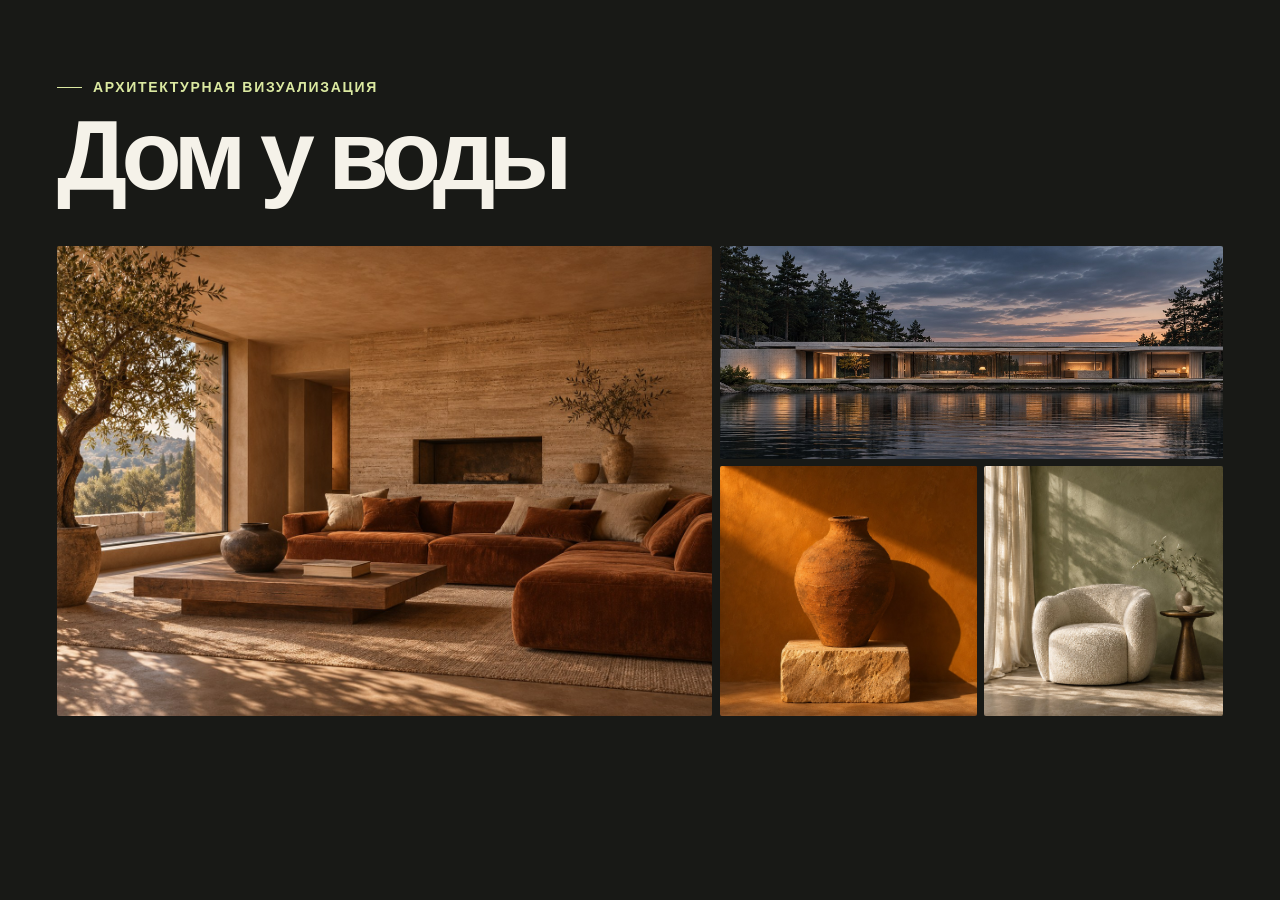
==== index.html @ 682b75c0 "Publish IVU VIS project page" ====
<!doctype html>
<html lang="ru">
<head>
  <meta charset="utf-8">
  <meta name="viewport" content="width=device-width, initial-scale=1">
  <meta name="theme-color" content="#181916">
  <meta name="description" content="Дом у воды. Архитектурная визуализация в четырёх кадрах.">
  <title>Дом у воды</title>
  <link rel="stylesheet" href="gallery.css">
  <script src="gallery.js" defer></script>
</head>
<body>
  <main class="project">
    <header class="project-heading">
      <p class="project-type">Архитектурная визуализация</p>
      <h1>Дом у воды</h1>
    </header>

    <section class="mosaic" aria-label="Визуализации проекта">
      <button class="tile tile-living" type="button" aria-label="Открыть визуализацию гостиной">
        <img src="assets/living-room.jpg" width="1448" height="1086" alt="Гостиная с терракотовым диваном и панорамным окном.">
      </button>
      <button class="tile tile-exterior" type="button" aria-label="Открыть визуализацию фасада">
        <img src="assets/water-house.jpg" width="1983" height="793" alt="Стеклянный фасад дома и его отражение в воде в сумерках.">
      </button>
      <button class="tile tile-ceramic" type="button" aria-label="Открыть визуализацию с керамикой">
        <img src="assets/ceramic-study.jpg" width="1254" height="1254" alt="Терракотовая ваза на каменном постаменте в косом солнечном свете.">
      </button>
      <button class="tile tile-chair" type="button" aria-label="Открыть визуализацию кресла">
        <img src="assets/soft-light.jpg" width="1122" height="1402" alt="Светлое кресло у льняной шторы.">
      </button>
    </section>
  </main>

  <dialog class="viewer" aria-label="Просмотр визуализаций">
    <button class="viewer-control viewer-close" type="button" aria-label="Закрыть просмотр" autofocus></button>
    <button class="viewer-control viewer-previous" type="button" aria-label="Предыдущий кадр"></button>
    <figure class="viewer-stage">
      <img class="viewer-image" alt="">
    </figure>
    <button class="viewer-control viewer-next" type="button" aria-label="Следующий кадр"></button>
    <span class="sr-only viewer-announcement" aria-live="polite"></span>
  </dialog>
</body>
</html>
---- gallery.css ----
:root {
  color-scheme: dark;
  --background: #181916;
  --text: #f5f2e9;
  --accent: #dbe9a1;
  font-family: "Segoe UI Variable Text", "Segoe UI", Arial, sans-serif;
  color: var(--text);
  background: var(--background);
}

*, *::before, *::after { box-sizing: border-box; }
body { margin: 0; }

.project {
  width: min(1440px, calc(100% - 2 * clamp(16px, 4.45vw, 72px)));
  margin-inline: auto;
  padding-bottom: clamp(18px, 5vw, 64px);
}

.project-heading { padding-block: clamp(28px, 6.2vw, 84px) clamp(20px, 3.2vw, 42px); }

.project-type {
  display: flex;
  align-items: center;
  gap: 11px;
  margin: 0 0 12px;
  color: var(--accent);
  font-size: .875rem;
  font-weight: 600;
  letter-spacing: .12em;
  text-transform: uppercase;
}

.project-type::before { width: 25px; height: 1px; background: currentColor; content: ""; }

h1 {
  margin: 0;
  font-family: "Segoe UI Variable Display", "Segoe UI", Arial, sans-serif;
  font-size: clamp(2.8rem, 7.7vw, 7rem);
  font-weight: 550;
  letter-spacing: -.07em;
  line-height: .99;
}

.mosaic {
  display: grid;
  grid-template-columns: minmax(0, 1.4fr) minmax(0, .55fr) minmax(0, .51fr);
  grid-template-rows: minmax(0, .46fr) minmax(0, .54fr);
  grid-template-areas:
    "living exterior exterior"
    "living ceramic chair";
  aspect-ratio: 2.48;
  gap: clamp(4px, .56vw, 8px);
}

.tile {
  position: relative;
  display: block;
  min-height: 0;
  overflow: hidden;
  padding: 0;
  border: none;
  border-radius: 2px;
  background: #292a23;
  cursor: zoom-in;
}

.tile img {
  position: absolute;
  inset: 0;
  display: block;
  width: 100%;
  height: 100%;
  object-fit: cover;
  transition: transform 330ms ease;
}

.tile:hover img { transform: scale(1.025); }
.tile:focus-visible { outline: 2px solid var(--accent); outline-offset: 3px; z-index: 1; }

.tile-living { grid-area: living; }
.tile-exterior { grid-area: exterior; }
.tile-ceramic { grid-area: ceramic; }
.tile-chair { grid-area: chair; }
.tile-chair img { object-position: center 65%; }

html:has(.viewer[open]) { overflow: hidden; }

.viewer {
  --control-size: 48px;
  --control-inset: clamp(10px, 3vw, 45px);
  position: fixed;
  inset: 0;
  width: 100%;
  height: 100%;
  max-width: none;
  max-height: none;
  margin: 0;
  overflow: hidden;
  padding: 0;
  border: 0;
  background: #10110f;
  color: var(--text);
}

.viewer[open] { display: block; }
.viewer::backdrop { background: #10110f; }

.viewer-stage {
  display: block;
  width: 100%;
  height: 100%;
  margin: 0;
  padding: 64px calc(var(--control-size) + var(--control-inset) + 12px);
}

.viewer-image {
  display: block;
  width: 100%;
  height: 100%;
  min-height: 0;
  object-fit: contain;
}

.viewer-control {
  position: absolute;
  z-index: 1;
  display: grid;
  place-items: center;
  width: var(--control-size);
  height: var(--control-size);
  padding: 0;
  border: 1px solid #717269;
  border-radius: 50%;
  background: rgb(19 20 17 / .78);
  color: var(--text);
  cursor: pointer;
}

.viewer-control:hover { border-color: var(--accent); color: var(--accent); }
.viewer-control:focus-visible { outline: 2px solid var(--accent); outline-offset: 3px; }
.viewer-previous, .viewer-next { top: 50%; transform: translateY(-50%); }
.viewer-previous { left: var(--control-inset); }
.viewer-next, .viewer-close { right: var(--control-inset); }
.viewer-close { top: var(--control-inset); }

.viewer-previous::before, .viewer-next::before {
  width: 10px;
  height: 10px;
  border: solid currentColor;
  border-width: 0 2px 2px 0;
  content: "";
}

.viewer-previous::before { transform: translateX(2px) rotate(135deg); }
.viewer-next::before { transform: translateX(-2px) rotate(-45deg); }

.viewer-close::before, .viewer-close::after {
  grid-area: 1 / 1;
  width: 16px;
  height: 2px;
  background: currentColor;
  content: "";
}

.viewer-close::before { transform: rotate(45deg); }
.viewer-close::after { transform: rotate(-45deg); }

.sr-only {
  position: absolute;
  width: 1px;
  height: 1px;
  overflow: hidden;
  clip-path: inset(50%);
  white-space: nowrap;
}

@media (max-width: 540px) {
  .project-type { font-size: .8125rem; letter-spacing: .09em; }
  .mosaic {
    grid-template-columns: minmax(0, 1fr) minmax(0, 1fr);
    grid-template-rows: auto;
    grid-template-areas:
      "living living"
      "exterior exterior"
      "ceramic chair";
    aspect-ratio: auto;
  }
  .tile-living { aspect-ratio: 1.38; }
  .tile-exterior { aspect-ratio: 2.42; }
  .tile-ceramic, .tile-chair { aspect-ratio: 1; }
  .viewer { --control-size: 40px; }
  .viewer-stage { padding: 60px 0; }
}

@media (prefers-reduced-motion: reduce) {
  .tile img { transition: none; }
}
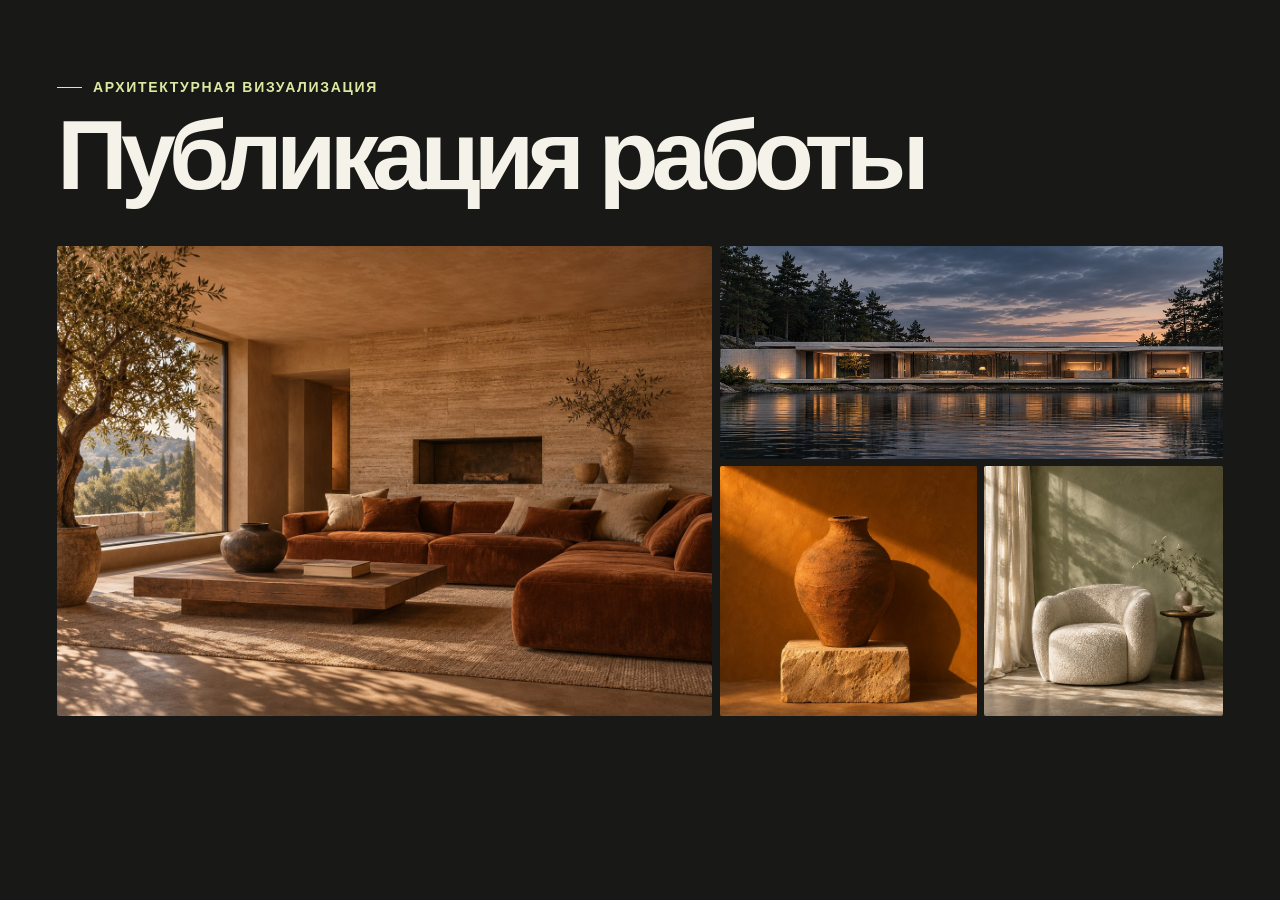
==== commit 0559260e: "Rename project page" ====
--- a/index.html
+++ b/index.html
@@ -4,8 +4,8 @@
   <meta charset="utf-8">
   <meta name="viewport" content="width=device-width, initial-scale=1">
   <meta name="theme-color" content="#181916">
-  <meta name="description" content="Дом у воды. Архитектурная визуализация в четырёх кадрах.">
-  <title>Дом у воды</title>
+  <meta name="description" content="Публикация работы. Архитектурная визуализация в четырёх кадрах.">
+  <title>Публикация работы</title>
   <link rel="stylesheet" href="gallery.css">
   <script src="gallery.js" defer></script>
 </head>
@@ -13,7 +13,7 @@
   <main class="project">
     <header class="project-heading">
       <p class="project-type">Архитектурная визуализация</p>
-      <h1>Дом у воды</h1>
+      <h1>Публикация работы</h1>
     </header>
 
     <section class="mosaic" aria-label="Визуализации проекта">
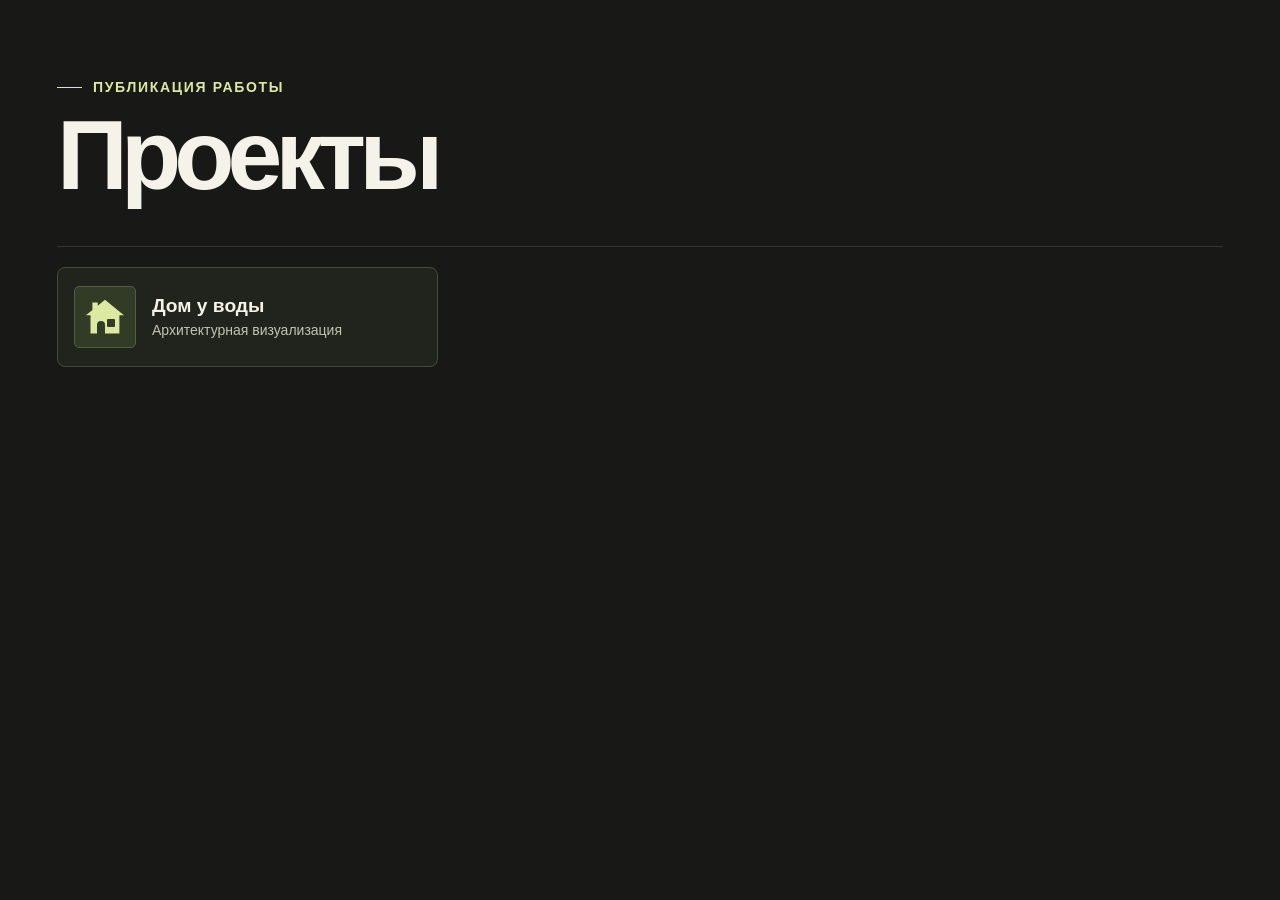
==== commit 1f449abd: "Update IVU VIS site" ====
--- a/index.html
+++ b/index.html
@@ -4,42 +4,38 @@
   <meta charset="utf-8">
   <meta name="viewport" content="width=device-width, initial-scale=1">
   <meta name="theme-color" content="#181916">
-  <meta name="description" content="Публикация работы. Архитектурная визуализация в четырёх кадрах.">
+  <meta name="description" content="Галерея архитектурных проектов и визуализаций.">
   <title>Публикация работы</title>
   <link rel="stylesheet" href="gallery.css">
-  <script src="gallery.js" defer></script>
+  <link rel="stylesheet" href="projects/catalog.css">
+  <script src="projects/catalog.js" defer></script>
 </head>
 <body>
   <main class="project">
     <header class="project-heading">
-      <p class="project-type">Архитектурная визуализация</p>
-      <h1>Публикация работы</h1>
+      <p class="project-type">Публикация работы</p>
+      <h1>Проекты</h1>
     </header>
 
-    <section class="mosaic" aria-label="Визуализации проекта">
-      <button class="tile tile-living" type="button" aria-label="Открыть визуализацию гостиной">
-        <img src="assets/living-room.jpg" width="1448" height="1086" alt="Гостиная с терракотовым диваном и панорамным окном.">
-      </button>
-      <button class="tile tile-exterior" type="button" aria-label="Открыть визуализацию фасада">
-        <img src="assets/water-house.jpg" width="1983" height="793" alt="Стеклянный фасад дома и его отражение в воде в сумерках.">
-      </button>
-      <button class="tile tile-ceramic" type="button" aria-label="Открыть визуализацию с керамикой">
-        <img src="assets/ceramic-study.jpg" width="1254" height="1254" alt="Терракотовая ваза на каменном постаменте в косом солнечном свете.">
-      </button>
-      <button class="tile tile-chair" type="button" aria-label="Открыть визуализацию кресла">
-        <img src="assets/soft-light.jpg" width="1122" height="1402" alt="Светлое кресло у льняной шторы.">
-      </button>
+    <section class="catalog" aria-label="Выбор проекта">
+      <p class="catalog-status" id="catalog-status" role="status">Загружаем проекты…</p>
+      <ul class="catalog-list" id="catalog-list"></ul>
+      <noscript><p class="catalog-status">Включите JavaScript, чтобы открыть список проектов.</p></noscript>
     </section>
   </main>
 
-  <dialog class="viewer" aria-label="Просмотр визуализаций">
-    <button class="viewer-control viewer-close" type="button" aria-label="Закрыть просмотр" autofocus></button>
-    <button class="viewer-control viewer-previous" type="button" aria-label="Предыдущий кадр"></button>
-    <figure class="viewer-stage">
-      <img class="viewer-image" alt="">
-    </figure>
-    <button class="viewer-control viewer-next" type="button" aria-label="Следующий кадр"></button>
-    <span class="sr-only viewer-announcement" aria-live="polite"></span>
-  </dialog>
+  <template id="project-card">
+    <li>
+      <a class="project-link">
+        <span class="project-icon" aria-hidden="true">
+          <span class="house"><span class="house-window"></span></span>
+        </span>
+        <span class="project-copy">
+          <span class="project-name"></span>
+          <span class="project-subtitle"></span>
+        </span>
+      </a>
+    </li>
+  </template>
 </body>
 </html>
--- a/projects/catalog.css
+++ b/projects/catalog.css
@@ -0,0 +1,90 @@
+.catalog {
+  padding-block-start: 20px;
+  border-block-start: 1px solid #34352e;
+}
+
+.catalog-status { margin: 0 0 18px; color: #c5c5b6; }
+.catalog [hidden] { display: none; }
+
+.catalog-list {
+  display: grid;
+  grid-template-columns: repeat(auto-fill, minmax(min(100%, 20rem), 1fr));
+  gap: 12px;
+  margin: 0;
+  padding: 0;
+  list-style: none;
+}
+
+.project-link {
+  display: flex;
+  height: 100%;
+  min-height: 100px;
+  align-items: center;
+  gap: 16px;
+  padding: 16px;
+  border: 1px solid #464a3b;
+  border-radius: 8px;
+  background: #21231d;
+  color: var(--text);
+  text-decoration: none;
+  transition: border-color 160ms ease, background-color 160ms ease;
+}
+
+.project-link:hover {
+  border-color: #8a9566;
+  background: #292d22;
+}
+
+.project-link:focus-visible { outline: 2px solid var(--accent); outline-offset: 3px; }
+
+.project-icon {
+  --icon-background: #323b26;
+  display: grid;
+  width: 62px;
+  height: 62px;
+  flex: 0 0 auto;
+  place-items: center;
+  border: 1px solid #50603a;
+  border-radius: 5px;
+  background: var(--icon-background);
+  color: var(--accent);
+}
+
+.house { position: relative; display: block; width: 38px; height: 38px; }
+
+.house::before {
+  position: absolute;
+  inset: 0;
+  background: currentColor;
+  clip-path: polygon(0 46%, 17% 32%, 17% 12%, 31% 12%, 31% 21%, 50% 5%, 100% 46%, 88% 46%, 88% 94%, 12% 94%, 12% 46%);
+  content: "";
+}
+
+.house::after {
+  position: absolute;
+  bottom: 2px;
+  left: 11px;
+  width: 8px;
+  height: 13px;
+  border-radius: 4px 4px 0 0;
+  background: var(--icon-background);
+  content: "";
+}
+
+.house-window {
+  position: absolute;
+  top: 21px;
+  right: 9px;
+  width: 8px;
+  height: 8px;
+  border-radius: 1px;
+  background: var(--icon-background);
+}
+
+.project-copy { display: grid; gap: 4px; min-width: 0; overflow-wrap: anywhere; }
+.project-name { font-size: 1.2rem; font-weight: 650; line-height: 1.2; }
+.project-subtitle { color: #c2c3b4; font-size: .875rem; line-height: 1.35; }
+
+@media (prefers-reduced-motion: reduce) {
+  .project-link { transition: none; }
+}
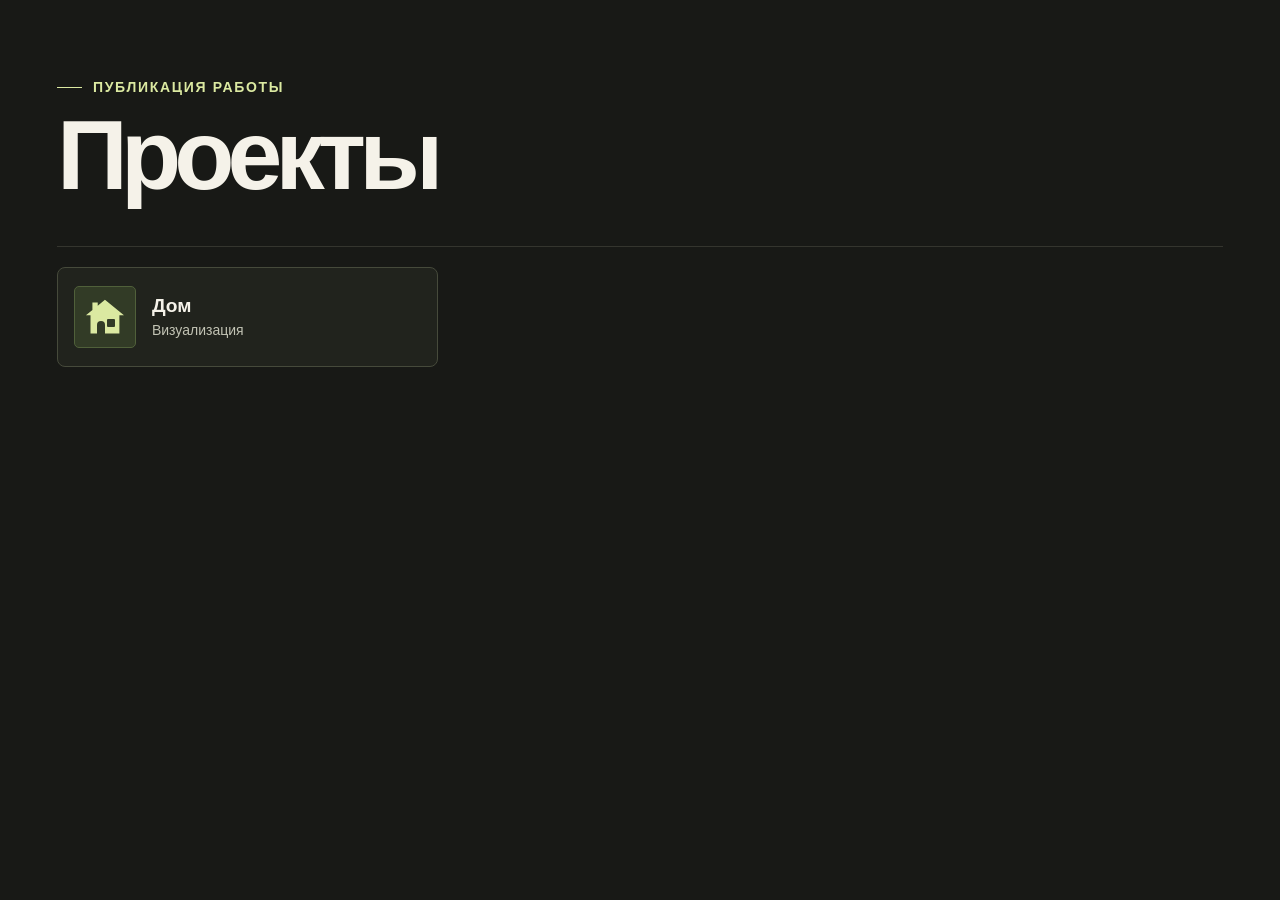
==== commit eccd27ed: "Update IVU VIS site" ====
--- a/index.html
+++ b/index.html
@@ -8,7 +8,7 @@
   <title>Публикация работы</title>
   <link rel="stylesheet" href="gallery.css">
   <link rel="stylesheet" href="projects/catalog.css">
-  <script src="projects/catalog.js" defer></script>
+  <script src="projects/catalog.js?v=2" defer></script>
 </head>
 <body>
   <main class="project">
--- a/gallery.css
+++ b/gallery.css
@@ -67,15 +67,27 @@
 
 .tile img {
   position: absolute;
-  inset: 0;
+  inset: auto;
+  top: 0;
+  left: 0;
   display: block;
   width: 100%;
   height: 100%;
-  object-fit: cover;
-  transition: transform 330ms ease;
+  object-fit: fill;
+  transform: none;
+  transition:
+    width 330ms ease,
+    height 330ms ease,
+    top 330ms ease,
+    left 330ms ease;
 }
 
-.tile:hover img { transform: scale(1.025); }
+.tile:hover img {
+  width: 102%;
+  height: 102%;
+  top: -1%;
+  left: -1%;
+}
 .tile:focus-visible { outline: 2px solid var(--accent); outline-offset: 3px; z-index: 1; }
 
 .tile-living { grid-area: living; }
@@ -87,8 +99,6 @@
 html:has(.viewer[open]) { overflow: hidden; }
 
 .viewer {
-  --control-size: 48px;
-  --control-inset: clamp(10px, 3vw, 45px);
   position: fixed;
   inset: 0;
   width: 100%;
@@ -107,64 +117,45 @@
 .viewer::backdrop { background: #10110f; }
 
 .viewer-stage {
-  display: block;
+  position: relative;
+  display: flex;
+  align-items: center;
+  justify-content: center;
   width: 100%;
   height: 100%;
   margin: 0;
-  padding: 64px calc(var(--control-size) + var(--control-inset) + 12px);
+  padding: clamp(8px, 1.5vw, 24px);
+  padding-block-end: 42px;
+  touch-action: pinch-zoom;
+  user-select: none;
 }
+
+.viewer-stage:focus { outline: none; }
 
 .viewer-image {
   display: block;
-  width: 100%;
-  height: 100%;
-  min-height: 0;
+  max-width: 100%;
+  max-height: 100%;
+  flex: 0 0 auto;
   object-fit: contain;
+  cursor: grab;
+  -webkit-user-drag: none;
 }
 
-.viewer-control {
+.viewer-stage:active .viewer-image { cursor: grabbing; }
+.viewer-control { display: none; }
+
+.viewer-hint {
   position: absolute;
-  z-index: 1;
-  display: grid;
-  place-items: center;
-  width: var(--control-size);
-  height: var(--control-size);
-  padding: 0;
-  border: 1px solid #717269;
-  border-radius: 50%;
-  background: rgb(19 20 17 / .78);
-  color: var(--text);
-  cursor: pointer;
+  inset-inline: 8px;
+  inset-block-end: 12px;
+  margin: 0;
+  color: #b7b8aa;
+  font-size: .8125rem;
+  line-height: 1.35;
+  text-align: center;
+  pointer-events: none;
 }
-
-.viewer-control:hover { border-color: var(--accent); color: var(--accent); }
-.viewer-control:focus-visible { outline: 2px solid var(--accent); outline-offset: 3px; }
-.viewer-previous, .viewer-next { top: 50%; transform: translateY(-50%); }
-.viewer-previous { left: var(--control-inset); }
-.viewer-next, .viewer-close { right: var(--control-inset); }
-.viewer-close { top: var(--control-inset); }
-
-.viewer-previous::before, .viewer-next::before {
-  width: 10px;
-  height: 10px;
-  border: solid currentColor;
-  border-width: 0 2px 2px 0;
-  content: "";
-}
-
-.viewer-previous::before { transform: translateX(2px) rotate(135deg); }
-.viewer-next::before { transform: translateX(-2px) rotate(-45deg); }
-
-.viewer-close::before, .viewer-close::after {
-  grid-area: 1 / 1;
-  width: 16px;
-  height: 2px;
-  background: currentColor;
-  content: "";
-}
-
-.viewer-close::before { transform: rotate(45deg); }
-.viewer-close::after { transform: rotate(-45deg); }
 
 .sr-only {
   position: absolute;
@@ -189,8 +180,6 @@
   .tile-living { aspect-ratio: 1.38; }
   .tile-exterior { aspect-ratio: 2.42; }
   .tile-ceramic, .tile-chair { aspect-ratio: 1; }
-  .viewer { --control-size: 40px; }
-  .viewer-stage { padding: 60px 0; }
 }
 
 @media (prefers-reduced-motion: reduce) {
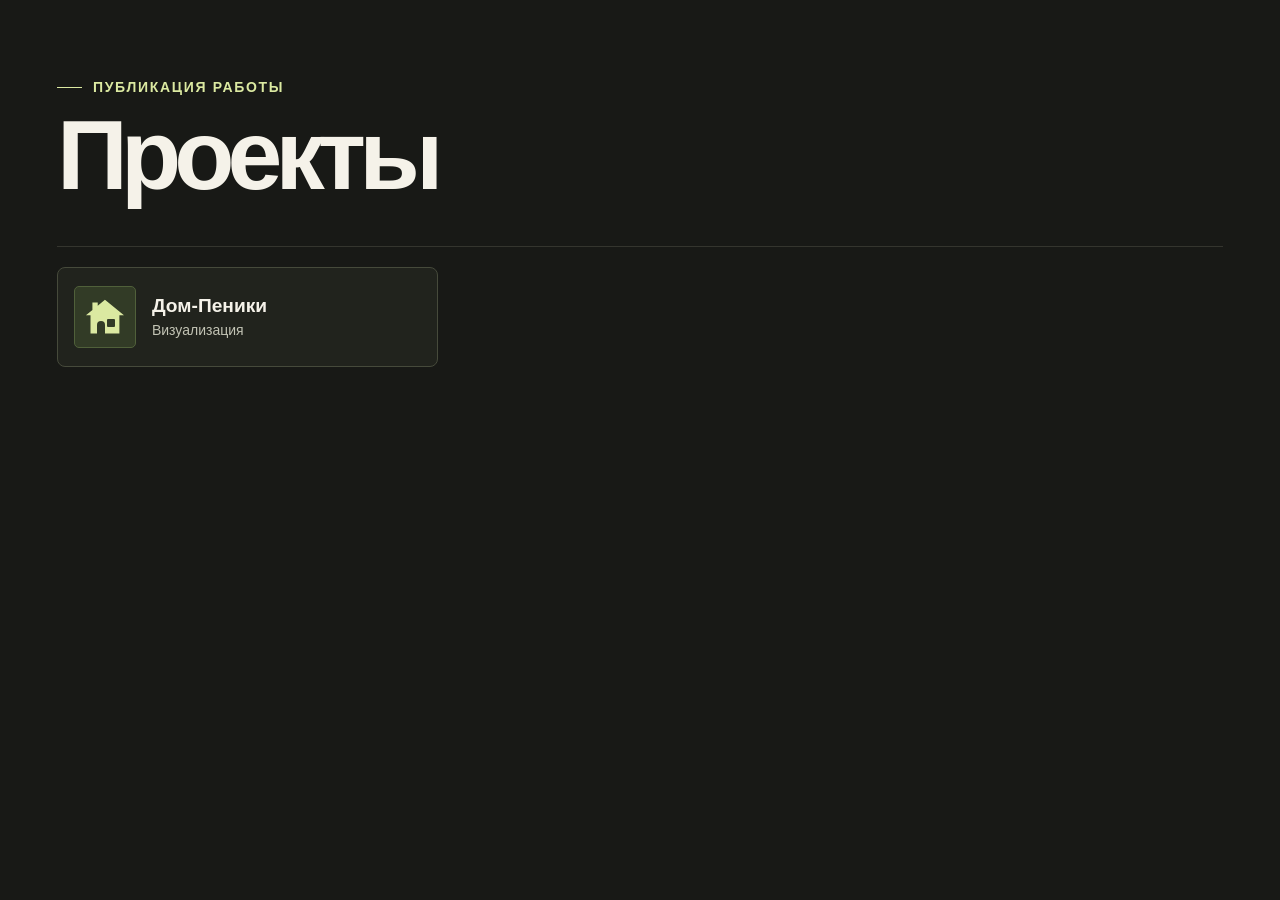
==== commit 95907b20: "Update IVU VIS site" ====
--- a/index.html
+++ b/index.html
@@ -8,7 +8,7 @@
   <title>Публикация работы</title>
   <link rel="stylesheet" href="gallery.css">
   <link rel="stylesheet" href="projects/catalog.css">
-  <script src="projects/catalog.js?v=2" defer></script>
+  <script src="projects/catalog.js?v=3" defer></script>
 </head>
 <body>
   <main class="project">
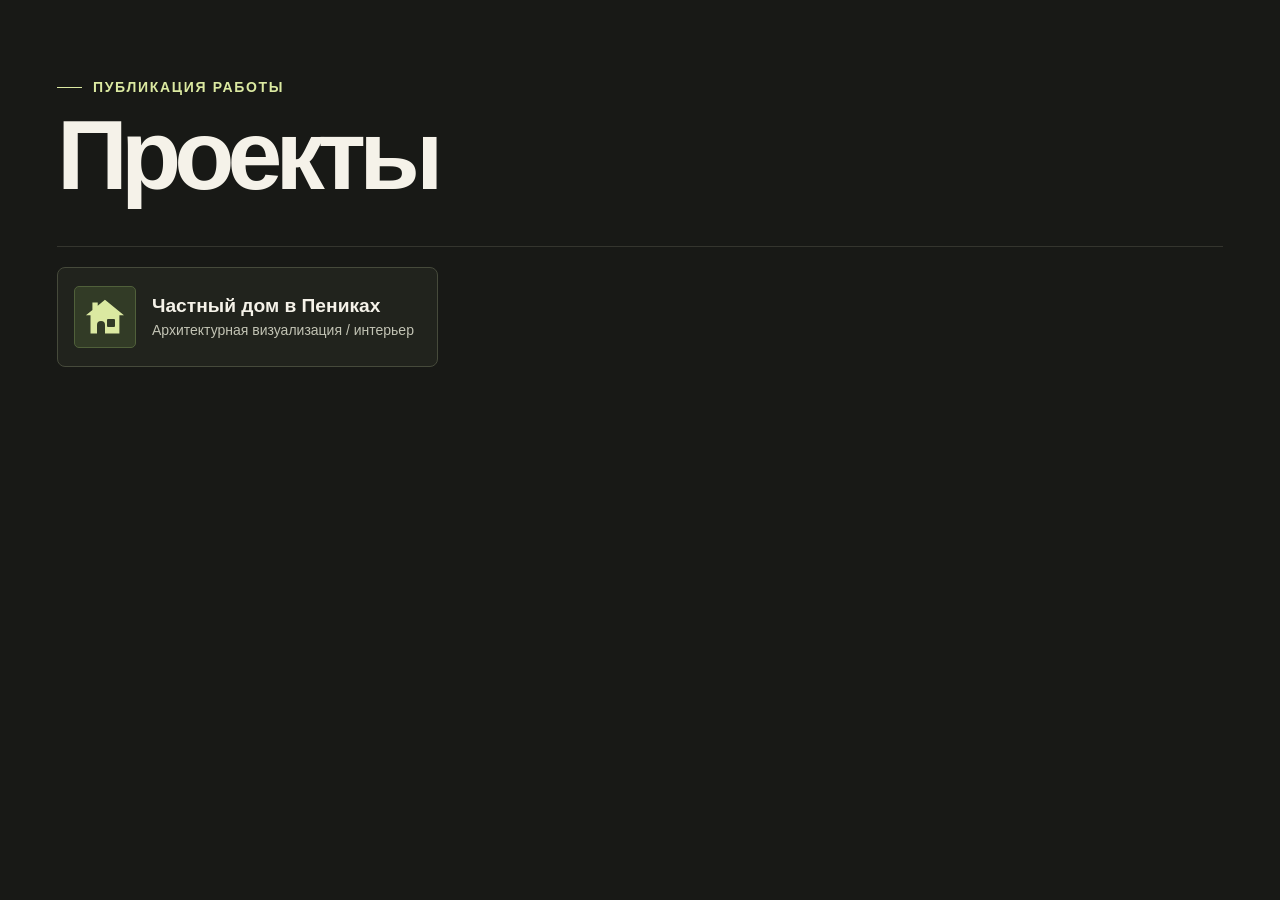
==== commit 96fe816e: "Update IVU VIS site" ====
--- a/index.html
+++ b/index.html
@@ -8,7 +8,7 @@
   <title>Публикация работы</title>
   <link rel="stylesheet" href="gallery.css">
   <link rel="stylesheet" href="projects/catalog.css">
-  <script src="projects/catalog.js?v=3" defer></script>
+  <script src="projects/catalog.js?v=8" defer></script>
 </head>
 <body>
   <main class="project">
--- a/gallery.css
+++ b/gallery.css
@@ -73,7 +73,7 @@
   display: block;
   width: 100%;
   height: 100%;
-  object-fit: fill;
+  object-fit: cover;
   transform: none;
   transition:
     width 330ms ease,
@@ -89,6 +89,15 @@
   left: -1%;
 }
 .tile:focus-visible { outline: 2px solid var(--accent); outline-offset: 3px; z-index: 1; }
+.tile-error::after {
+  position: absolute;
+  inset: 50% 12px auto;
+  color: #c5c5b6;
+  content: "Не удалось загрузить изображение";
+  font-size: .875rem;
+  text-align: center;
+  transform: translateY(-50%);
+}
 
 .tile-living { grid-area: living; }
 .tile-exterior { grid-area: exterior; }
@@ -109,12 +118,21 @@
   overflow: hidden;
   padding: 0;
   border: 0;
-  background: #10110f;
+  background: transparent;
   color: var(--text);
 }
 
 .viewer[open] { display: block; }
-.viewer::backdrop { background: #10110f; }
+.viewer::backdrop { background: rgb(0 0 0 / .9); }
+.viewer.is-closing { pointer-events: none; }
+
+@media (prefers-reduced-motion: no-preference) {
+  .viewer[open]::backdrop { animation: viewer-backdrop-in .3s ease; }
+  .viewer.is-closing::backdrop { animation: viewer-backdrop-out .3s ease both; }
+}
+
+@keyframes viewer-backdrop-in { from { opacity: 0; } to { opacity: 1; } }
+@keyframes viewer-backdrop-out { from { opacity: 1; } to { opacity: 0; } }
 
 .viewer-stage {
   position: relative;
@@ -125,7 +143,7 @@
   height: 100%;
   margin: 0;
   padding: clamp(8px, 1.5vw, 24px);
-  padding-block-end: 42px;
+  padding-block-end: 50px;
   touch-action: pinch-zoom;
   user-select: none;
 }
@@ -133,25 +151,73 @@
 .viewer-stage:focus { outline: none; }
 
 .viewer-image {
+  position: relative;
   display: block;
   max-width: 100%;
-  max-height: 100%;
+  max-height: calc(100dvh - 72px);
   flex: 0 0 auto;
   object-fit: contain;
-  cursor: grab;
+  cursor: pointer;
   -webkit-user-drag: none;
 }
 
-.viewer-stage:active .viewer-image { cursor: grabbing; }
-.viewer-control { display: none; }
+.viewer-image-layer {
+  position: absolute;
+  inset: 0;
+  display: flex;
+  align-items: center;
+  justify-content: center;
+  padding: inherit;
+  pointer-events: none;
+}
+
+.viewer-control {
+  position: fixed;
+  z-index: 2;
+  display: grid;
+  place-items: center;
+  padding: 0;
+  border: 1px solid rgb(245 242 233 / .34);
+  border-radius: 50%;
+  background: rgb(24 25 22 / .45);
+  color: #f5f2e9;
+  font: inherit;
+  cursor: pointer;
+  transition: opacity 180ms ease, background-color 180ms ease, border-color 180ms ease;
+}
+
+.viewer-control:hover { border-color: rgb(245 242 233 / .72); background: rgb(24 25 22 / .72); }
+.viewer-close { inset-block-start: 18px; inset-inline-end: 18px; width: 44px; height: 44px; font-size: 1.7rem; line-height: 1; }
+.viewer-arrow { inset-block-start: 50%; width: 44px; height: 44px; font-size: 2rem; line-height: 1; transform: translateY(-50%); }
+.viewer-previous { inset-inline-start: 20px; }
+.viewer-next { inset-inline-end: 20px; }
+
+@media (hover: hover) and (pointer: fine) {
+  .viewer-arrow { opacity: 0; }
+  .viewer:hover .viewer-arrow,
+  .viewer-arrow:focus-visible { opacity: 1; }
+}
+
+.viewer-counter {
+  position: fixed;
+  z-index: 2;
+  inset-inline-start: 50%;
+  inset-block-end: 15px;
+  color: rgb(245 242 233 / .72);
+  font-size: .8rem;
+  font-variant-numeric: tabular-nums;
+  letter-spacing: .08em;
+  transform: translateX(-50%);
+  pointer-events: none;
+}
 
 .viewer-hint {
-  position: absolute;
+  position: fixed;
   inset-inline: 8px;
-  inset-block-end: 12px;
-  margin: 0;
-  color: #b7b8aa;
-  font-size: .8125rem;
+  inset-block-end: 37px;
+  margin: 0;
+  color: rgb(245 242 233 / .62);
+  font-size: .75rem;
   line-height: 1.35;
   text-align: center;
   pointer-events: none;
@@ -166,7 +232,7 @@
   white-space: nowrap;
 }
 
-@media (max-width: 540px) {
+@media (max-width: 640px) {
   .project-type { font-size: .8125rem; letter-spacing: .09em; }
   .mosaic {
     grid-template-columns: minmax(0, 1fr) minmax(0, 1fr);
@@ -180,6 +246,9 @@
   .tile-living { aspect-ratio: 1.38; }
   .tile-exterior { aspect-ratio: 2.42; }
   .tile-ceramic, .tile-chair { aspect-ratio: 1; }
+  .viewer-arrow { display: none; }
+  .viewer-close { inset-block-start: 12px; inset-inline-end: 12px; width: 40px; height: 40px; }
+  .viewer-image { max-height: calc(100dvh - 78px); cursor: auto; }
 }
 
 @media (prefers-reduced-motion: reduce) {
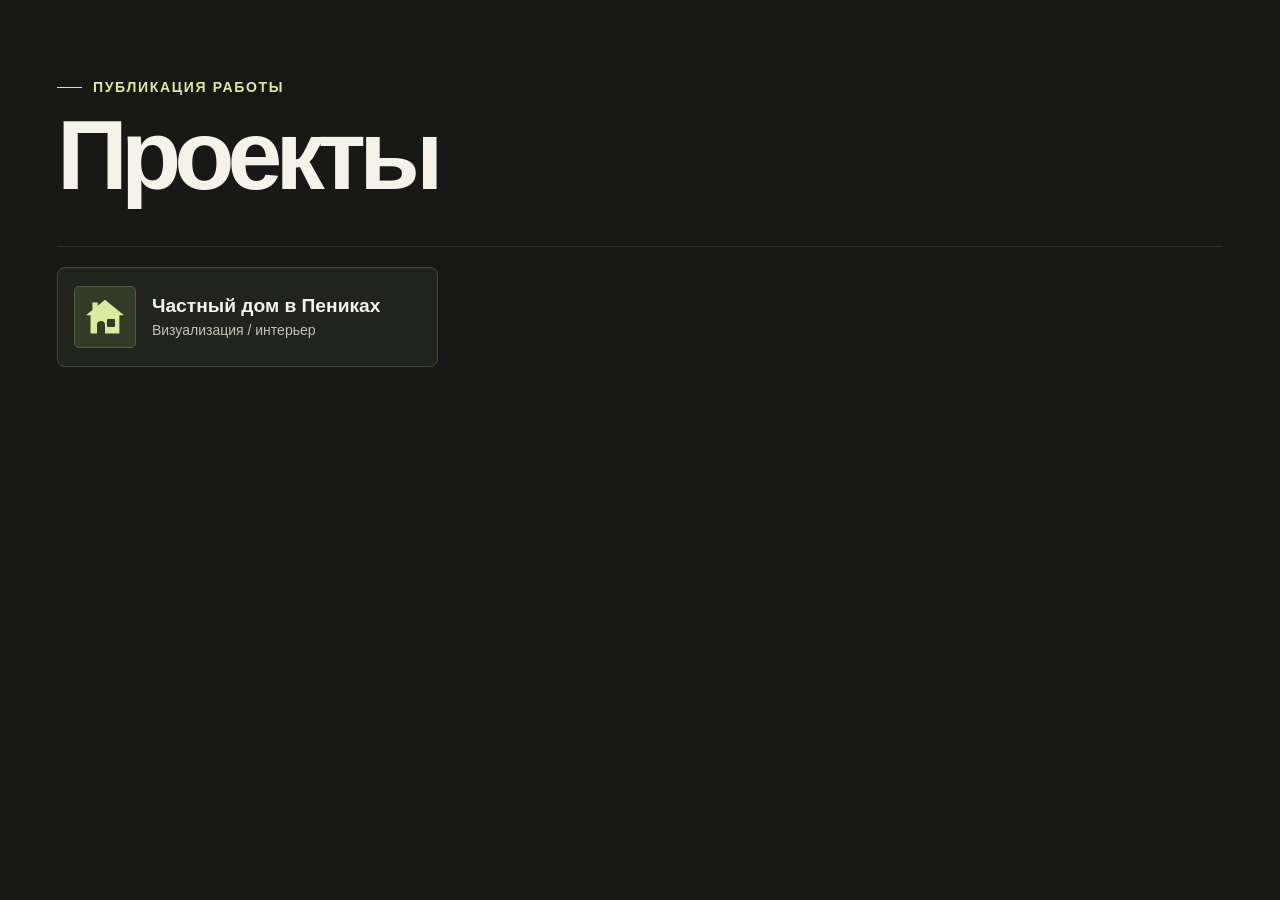
==== commit 6609fc7f: "Update IVU VIS site" ====
--- a/index.html
+++ b/index.html
@@ -2,7 +2,7 @@
 <html lang="ru">
 <head>
   <meta charset="utf-8">
-  <meta name="viewport" content="width=device-width, initial-scale=1">
+  <meta name="viewport" content="width=device-width, initial-scale=1, maximum-scale=1, user-scalable=no">
   <meta name="theme-color" content="#181916">
   <meta name="description" content="Галерея архитектурных проектов и визуализаций.">
   <title>Публикация работы</title>
--- a/gallery.css
+++ b/gallery.css
@@ -61,7 +61,7 @@
   padding: 0;
   border: none;
   border-radius: 2px;
-  background: #292a23;
+  background: var(--background);
   cursor: zoom-in;
 }
 
@@ -73,21 +73,11 @@
   display: block;
   width: 100%;
   height: 100%;
-  object-fit: cover;
+  object-fit: contain;
   transform: none;
-  transition:
-    width 330ms ease,
-    height 330ms ease,
-    top 330ms ease,
-    left 330ms ease;
-}
-
-.tile:hover img {
-  width: 102%;
-  height: 102%;
-  top: -1%;
-  left: -1%;
-}
+  transition: opacity 180ms ease;
+}
+
 .tile:focus-visible { outline: 2px solid var(--accent); outline-offset: 3px; z-index: 1; }
 .tile-error::after {
   position: absolute;
@@ -120,6 +110,7 @@
   border: 0;
   background: transparent;
   color: var(--text);
+  touch-action: none;
 }
 
 .viewer[open] { display: block; }
@@ -144,7 +135,7 @@
   margin: 0;
   padding: clamp(8px, 1.5vw, 24px);
   padding-block-end: 50px;
-  touch-action: pinch-zoom;
+  touch-action: none;
   user-select: none;
 }
 
@@ -157,6 +148,8 @@
   max-height: calc(100dvh - 72px);
   flex: 0 0 auto;
   object-fit: contain;
+  transform-origin: center;
+  will-change: transform;
   cursor: pointer;
   -webkit-user-drag: none;
 }
@@ -187,16 +180,15 @@
 }
 
 .viewer-control:hover { border-color: rgb(245 242 233 / .72); background: rgb(24 25 22 / .72); }
-.viewer-close { inset-block-start: 18px; inset-inline-end: 18px; width: 44px; height: 44px; font-size: 1.7rem; line-height: 1; }
-.viewer-arrow { inset-block-start: 50%; width: 44px; height: 44px; font-size: 2rem; line-height: 1; transform: translateY(-50%); }
-.viewer-previous { inset-inline-start: 20px; }
-.viewer-next { inset-inline-end: 20px; }
-
-@media (hover: hover) and (pointer: fine) {
-  .viewer-arrow { opacity: 0; }
-  .viewer:hover .viewer-arrow,
-  .viewer-arrow:focus-visible { opacity: 1; }
-}
+.viewer-close {
+  inset-block-start: max(16px, calc(env(safe-area-inset-top) + 8px));
+  inset-inline-end: max(16px, calc(env(safe-area-inset-right) + 8px));
+  width: 44px;
+  height: 44px;
+  font-size: 1.7rem;
+  line-height: 1;
+}
+.viewer-close span { display: block; transform: translateY(-1px); }
 
 .viewer-counter {
   position: fixed;
@@ -246,8 +238,12 @@
   .tile-living { aspect-ratio: 1.38; }
   .tile-exterior { aspect-ratio: 2.42; }
   .tile-ceramic, .tile-chair { aspect-ratio: 1; }
-  .viewer-arrow { display: none; }
-  .viewer-close { inset-block-start: 12px; inset-inline-end: 12px; width: 40px; height: 40px; }
+  .viewer-close {
+    inset-block-start: max(12px, calc(env(safe-area-inset-top) + 4px));
+    inset-inline-end: max(12px, calc(env(safe-area-inset-right) + 4px));
+    width: 40px;
+    height: 40px;
+  }
   .viewer-image { max-height: calc(100dvh - 78px); cursor: auto; }
 }
 
